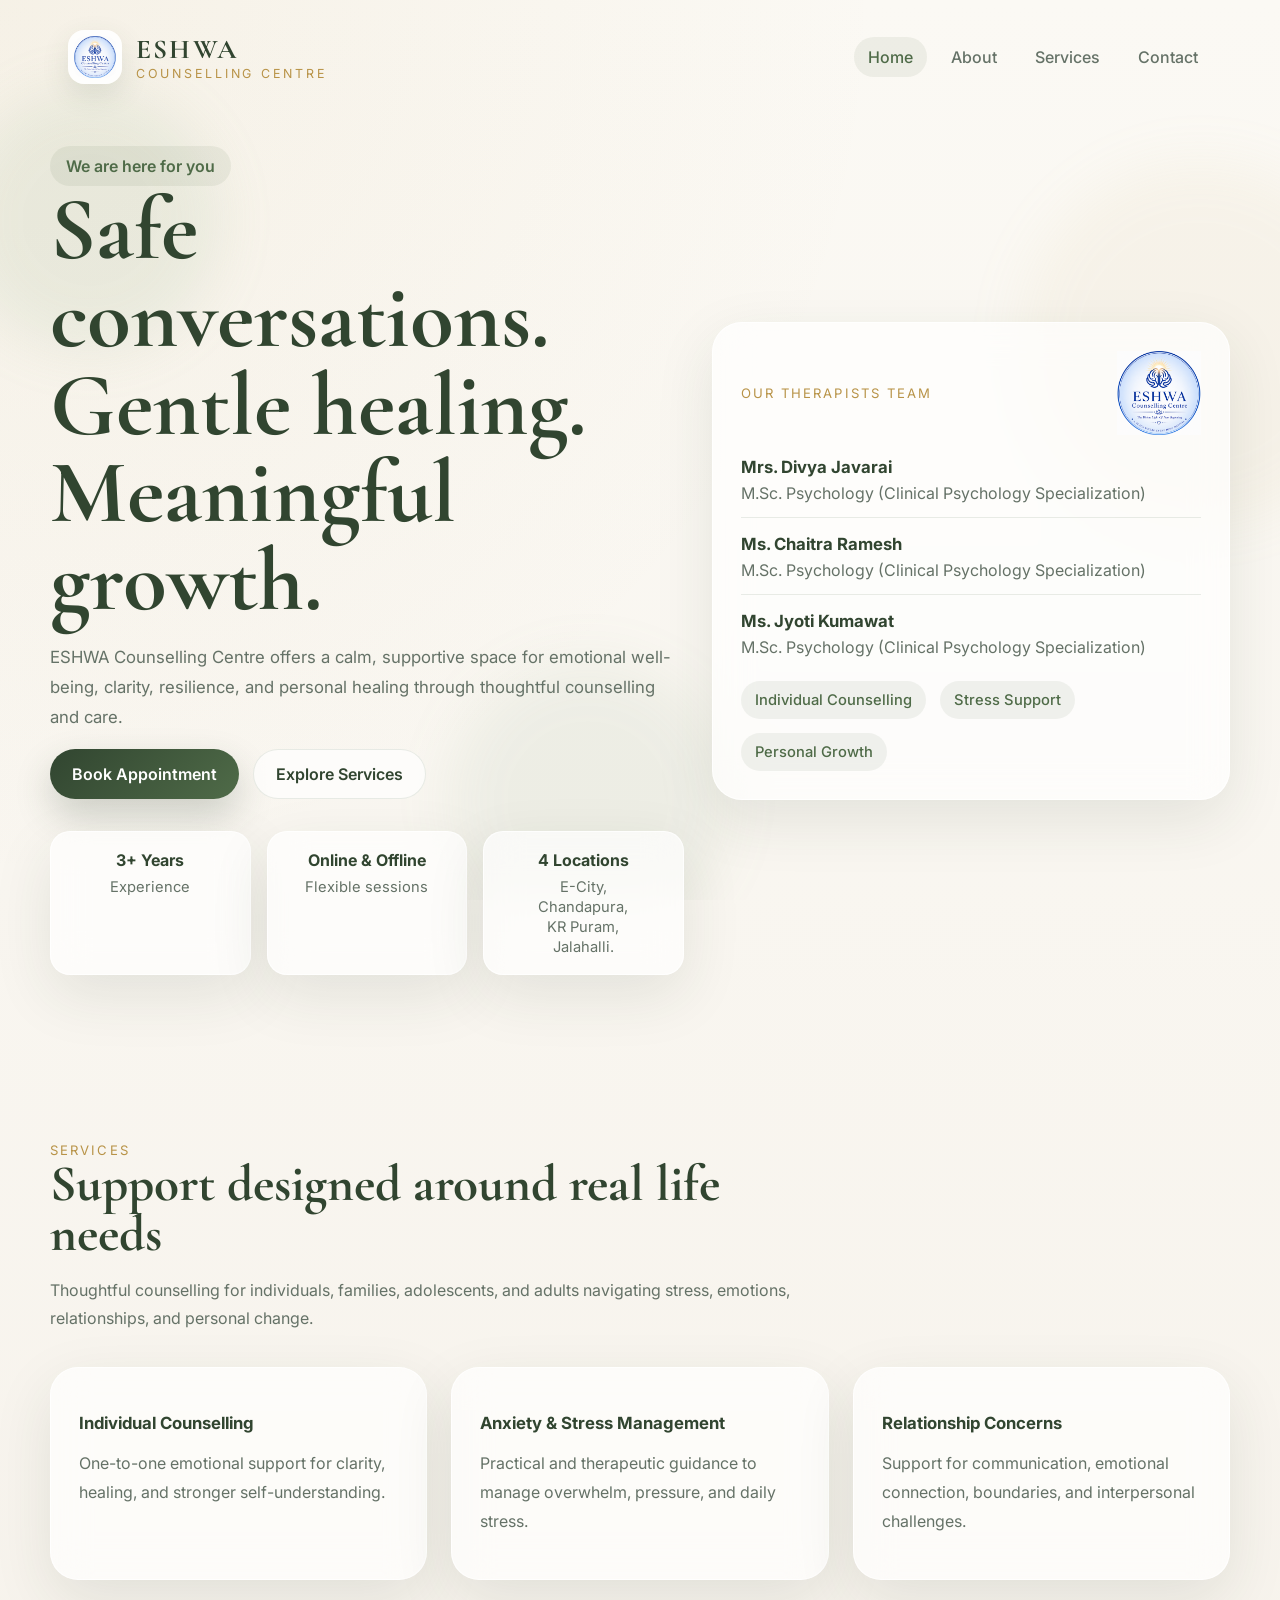
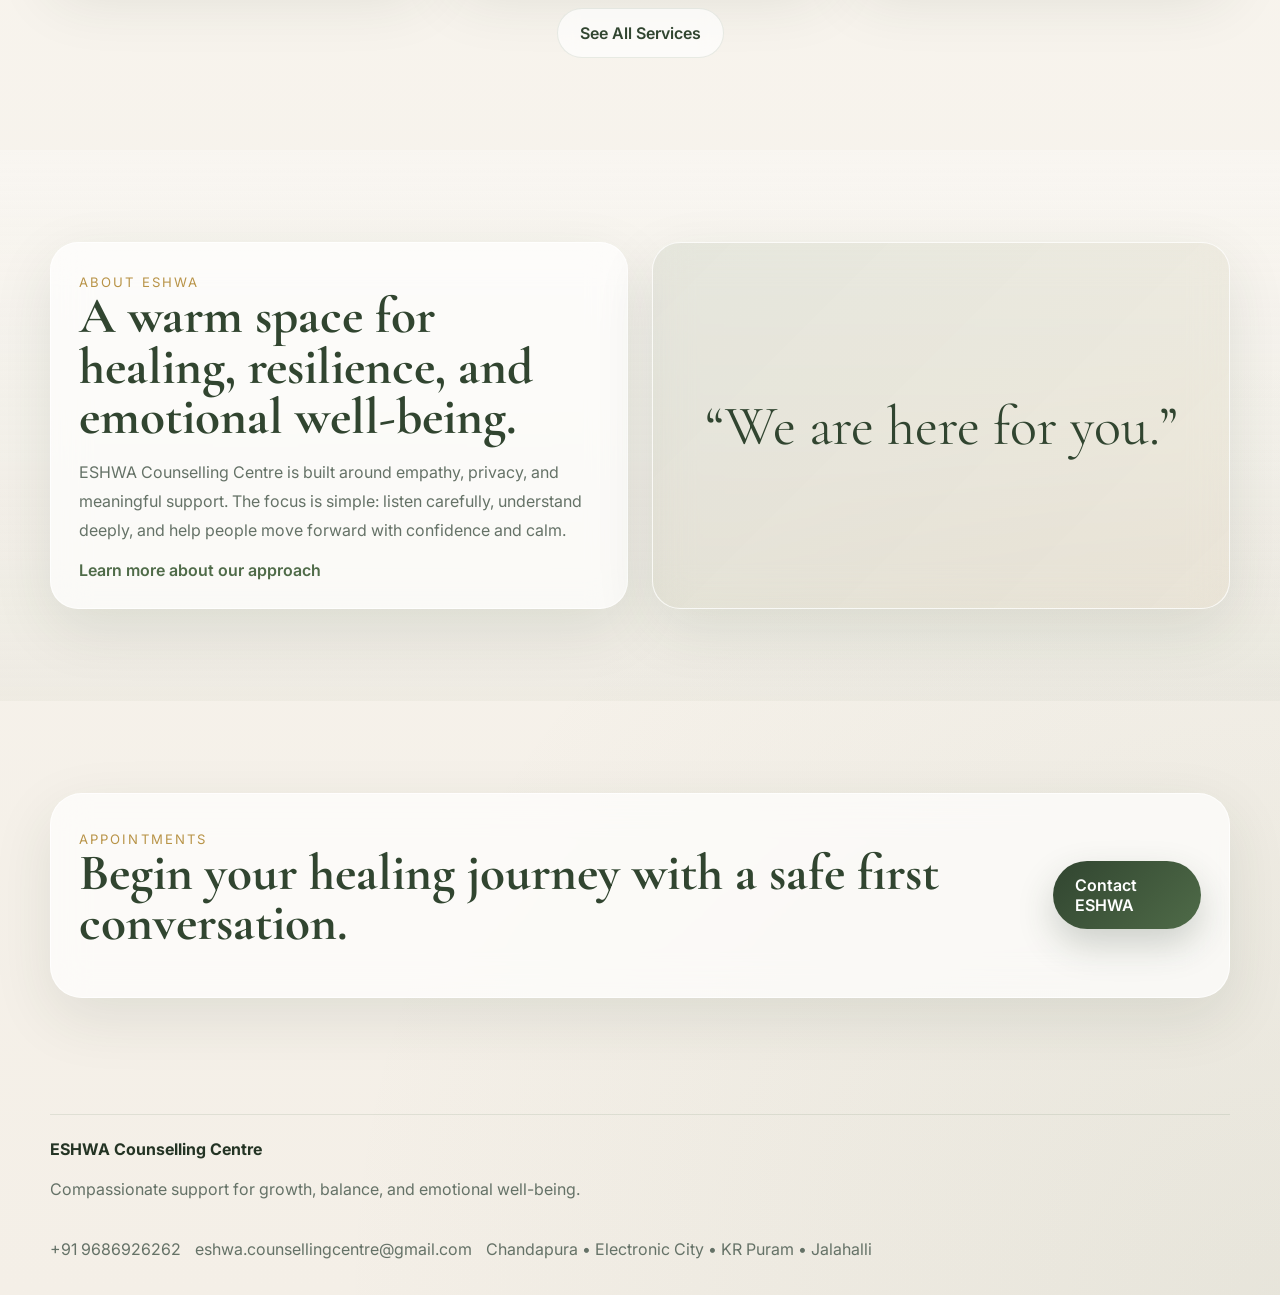
==== index.html @ 6096e4e2 "first commit" ====
<!DOCTYPE html>
<html lang="en">
<head>
  <meta charset="UTF-8" />
  <meta name="viewport" content="width=device-width, initial-scale=1.0" />
  <title>ESHWA Counselling Centre</title>
  <meta name="description" content="ESHWA Counselling Centre — compassionate counselling support for personal growth, emotional well-being, and healing." />
  <link rel="preconnect" href="https://fonts.googleapis.com">
  <link rel="preconnect" href="https://fonts.gstatic.com" crossorigin>
  <link href="https://fonts.googleapis.com/css2?family=Cormorant+Garamond:wght@500;600;700&family=Inter:wght@400;500;600;700&display=swap" rel="stylesheet">
  <link rel="stylesheet" href="styles.css" />
</head>
<body>
  <div class="bg-orbs">
    <span class="orb orb-1"></span>
    <span class="orb orb-2"></span>
    <span class="orb orb-3"></span>
  </div>

  <header class="site-header" id="siteHeader">
    <div class="container nav-wrap">
      <a href="index.html" class="brand">
        <img src="assets/logo.png" alt="ESHWA Counselling Centre logo" />
        <div>
          <span>ESHWA</span>
          <small>Counselling Centre</small>
        </div>
      </a>

      <button class="nav-toggle" id="navToggle" aria-label="Toggle menu" aria-expanded="false">
        <span></span><span></span><span></span>
      </button>

      <nav class="site-nav" id="siteNav">
        <a class="active" href="index.html">Home</a>
        <a href="about.html">About</a>
        <a href="services.html">Services</a>
        <a href="contact.html">Contact</a>
      </nav>
    </div>
  </header>

  <main>
    <section class="hero container">
      <div class="hero-copy reveal">
        <span class="pill">We are here for you</span>
        <h1>Safe conversations.<br />Gentle healing.<br />Meaningful growth.</h1>
        <p>
          ESHWA Counselling Centre offers a calm, supportive space for emotional well-being,
          clarity, resilience, and personal healing through thoughtful counselling and care.
        </p>

        <div class="hero-actions">
          <a class="btn btn-primary" href="contact.html">Book Appointment</a>
          <a class="btn btn-secondary" href="services.html">Explore Services</a>
        </div>

        <div class="stats-row">
          <div class="stat-card reveal delay-1">
            <strong>3+ Years</strong>
            <span>Experience</span>
          </div>
          <div class="stat-card reveal delay-2">
            <strong>Online & Offline</strong>
            <span>Flexible sessions</span>
          </div>
          <div class="stat-card reveal delay-3">
            <strong>4 Locations</strong>
            <span>E-City,<br>Chandapura,<br>KR Puram,<br>Jalahalli.</span>
          </div>
        </div>
      </div>

      <div class="hero-panel reveal delay-2">
        <div class="panel-top">
          <span class="mini-tag">Our Therapists Team</span>
          <img src="assets/logo.png" alt="ESHWA logo" />
        </div>

        <div class="team-list">
          <div class="team-line">
            <strong>Mrs. Divya Javarai</strong>
            <span>M.Sc. Psychology (Clinical Psychology Specialization)</span>
          </div>
          <div class="team-line">
            <strong>Ms. Chaitra Ramesh</strong>
            <span>M.Sc. Psychology (Clinical Psychology Specialization)</span>
          </div>
          <div class="team-line">
            <strong>Ms. Jyoti Kumawat</strong>
            <span>M.Sc. Psychology (Clinical Psychology Specialization)</span>
          </div>
        </div>

        <div class="chip-row">
          <span class="chip">Individual Counselling</span>
          <span class="chip">Stress Support</span>
          <span class="chip">Personal Growth</span>
        </div>
      </div>
    </section>

    <section class="section">
      <div class="container">
        <div class="section-head reveal">
          <span class="eyebrow">Services</span>
          <h2>Support designed around real life needs</h2>
          <p>
            Thoughtful counselling for individuals, families, adolescents, and adults navigating
            stress, emotions, relationships, and personal change.
          </p>
        </div>

        <div class="grid-3">
          <article class="card reveal">
            <h3>Individual Counselling</h3>
            <p>One-to-one emotional support for clarity, healing, and stronger self-understanding.</p>
          </article>

          <article class="card reveal delay-1">
            <h3>Anxiety & Stress Management</h3>
            <p>Practical and therapeutic guidance to manage overwhelm, pressure, and daily stress.</p>
          </article>

          <article class="card reveal delay-2">
            <h3>Relationship Concerns</h3>
            <p>Support for communication, emotional connection, boundaries, and interpersonal challenges.</p>
          </article>
        </div>

        <div class="center-wrap reveal delay-3">
          <a class="btn btn-secondary" href="services.html">See All Services</a>
        </div>
      </div>
    </section>

    <section class="section soft-section">
      <div class="container split-grid">
        <div class="content-card reveal">
          <span class="eyebrow">About ESHWA</span>
          <h2>A warm space for healing, resilience, and emotional well-being.</h2>
          <p>
            ESHWA Counselling Centre is built around empathy, privacy, and meaningful support.
            The focus is simple: listen carefully, understand deeply, and help people move forward
            with confidence and calm.
          </p>
          <a class="text-link" href="about.html">Learn more about our approach</a>
        </div>

        <div class="quote-card reveal delay-2">
          <p>“We are here for you.”</p>
        </div>
      </div>
    </section>

    <section class="section">
      <div class="container cta-banner reveal">
        <div>
          <span class="eyebrow">Appointments</span>
          <h2>Begin your healing journey with a safe first conversation.</h2>
        </div>
        <a class="btn btn-primary" href="contact.html">Contact ESHWA</a>
      </div>
    </section>
  </main>

  <footer class="site-footer">
    <div class="container footer-wrap">
      <div>
        <strong>ESHWA Counselling Centre</strong>
        <p>Compassionate support for growth, balance, and emotional well-being.</p>
      </div>
      <div class="footer-links">
        <span>+91 9686926262</span>
        <a href="mailto:eshwa.counsellingcentre@gmail.com">eshwa.counsellingcentre@gmail.com</a>
        <span>Chandapura • Electronic City • KR Puram • Jalahalli</span>
      </div>
    </div>
  </footer>

  <script src="script.js"></script>
</body>
</html>
---- styles.css ----
:root {
  --bg: #f8f5ef;
  --bg-soft: #f2eee6;
  --surface: rgba(255, 255, 255, 0.68);
  --surface-strong: #ffffff;
  --text: #243424;
  --muted: #657267;
  --brand: #4f6b48;
  --brand-dark: #314530;
  --gold: #b89347;
  --line: rgba(79, 107, 72, 0.12);
  --shadow: 0 20px 60px rgba(44, 61, 40, 0.1);
  --radius: 28px;
  --radius-md: 20px;
  --max-width: 1180px;
}

* {
  box-sizing: border-box;
}

html {
  scroll-behavior: smooth;
}

body {
  margin: 0;
  font-family: "Inter", sans-serif;
  color: var(--text);
  background:
    radial-gradient(circle at top left, rgba(184, 147, 71, 0.08), transparent 28%),
    radial-gradient(circle at bottom right, rgba(79, 107, 72, 0.08), transparent 30%),
    linear-gradient(180deg, #fbf9f4 0%, #f4efe7 100%);
  overflow-x: hidden;
}

img {
  display: block;
  max-width: 100%;
}

a {
  color: inherit;
  text-decoration: none;
}

.container {
  width: min(var(--max-width), calc(100% - 32px));
  margin: 0 auto;
}

.bg-orbs {
  position: fixed;
  inset: 0;
  pointer-events: none;
  z-index: -1;
  overflow: hidden;
}

.orb {
  position: absolute;
  border-radius: 999px;
  filter: blur(28px);
  opacity: 0.5;
  animation: drift 18s ease-in-out infinite alternate;
}

.orb-1 {
  width: 260px;
  height: 260px;
  background: rgba(143, 173, 132, 0.26);
  top: 10%;
  left: -40px;
}

.orb-2 {
  width: 360px;
  height: 360px;
  background: rgba(208, 188, 132, 0.18);
  right: -100px;
  top: 18%;
  animation-delay: 2s;
}

.orb-3 {
  width: 280px;
  height: 280px;
  background: rgba(123, 154, 116, 0.18);
  bottom: -40px;
  left: 35%;
  animation-delay: 4s;
}

.site-header {
  position: sticky;
  top: 0;
  z-index: 100;
  padding: 16px 0;
  transition: 0.3s ease;
}

.nav-wrap {
  display: flex;
  align-items: center;
  justify-content: space-between;
  gap: 18px;
  padding: 14px 18px;
  border-radius: 20px;
  transition: 0.3s ease;
}

.site-header.scrolled .nav-wrap {
  background: rgba(255, 255, 255, 0.72);
  backdrop-filter: blur(18px);
  border: 1px solid rgba(255, 255, 255, 0.8);
  box-shadow: var(--shadow);
}

.brand {
  display: flex;
  align-items: center;
  gap: 14px;
}

.brand img {
  width: 54px;
  height: 54px;
  object-fit: contain;
  border-radius: 16px;
  background: rgba(255, 255, 255, 0.9);
  padding: 6px;
  box-shadow: 0 10px 28px rgba(61, 79, 56, 0.12);
}

.brand span {
  display: block;
  font-family: "Cormorant Garamond", serif;
  font-size: 1.7rem;
  font-weight: 700;
  letter-spacing: 0.08em;
  color: var(--brand-dark);
}

.brand small {
  display: block;
  color: var(--gold);
  font-size: 0.78rem;
  letter-spacing: 0.22em;
  text-transform: uppercase;
}

.site-nav {
  display: flex;
  align-items: center;
  gap: 10px;
}

.site-nav a {
  padding: 10px 14px;
  border-radius: 999px;
  color: var(--muted);
  font-weight: 500;
  transition: 0.25s ease;
}

.site-nav a:hover,
.site-nav a.active {
  color: var(--brand);
  background: rgba(79, 107, 72, 0.08);
}

.nav-toggle {
  display: none;
  width: 48px;
  height: 48px;
  border: 0;
  border-radius: 14px;
  background: rgba(255, 255, 255, 0.76);
  cursor: pointer;
  padding: 0;
  place-items: center;
}

.nav-toggle span {
  display: block;
  width: 20px;
  height: 2px;
  background: var(--brand-dark);
  margin: 4px auto;
  border-radius: 999px;
}

.hero {
  display: grid;
  grid-template-columns: 1.1fr 0.9fr;
  gap: 28px;
  align-items: center;
  min-height: calc(100vh - 120px);
  padding: 32px 0 72px;
}

.page-hero {
  padding: 72px 0 22px;
}

.hero h1,
.page-hero h1,
.section-head h2,
.content-card h2,
.cta-banner h2 {
  margin: 0 0 14px;
  font-family: "Cormorant Garamond", serif;
  font-weight: 700;
  line-height: 0.98;
  color: var(--brand-dark);
}

.hero h1 {
  font-size: clamp(3rem, 7vw, 6rem);
}

.page-hero h1 {
  font-size: clamp(2.7rem, 6vw, 4.6rem);
  max-width: 820px;
}

.hero p,
.page-hero p,
.section-head p,
.content-card p,
.card p,
.site-footer p,
.cta-banner p {
  color: var(--muted);
  line-height: 1.8;
}

.hero p,
.page-hero p {
  max-width: 700px;
  font-size: 1.05rem;
}

.pill,
.eyebrow,
.mini-tag {
  display: inline-flex;
  align-items: center;
  gap: 8px;
  width: fit-content;
  border-radius: 999px;
}

.pill {
  padding: 10px 16px;
  background: rgba(79, 107, 72, 0.08);
  color: var(--brand);
  font-weight: 600;
}

.eyebrow,
.mini-tag {
  color: var(--gold);
  font-size: 0.82rem;
  text-transform: uppercase;
  letter-spacing: 0.16em;
}

.hero-actions,
.chip-row,
.footer-links {
  display: flex;
  flex-wrap: wrap;
  gap: 14px;
}

.btn {
  position: relative;
  display: inline-flex;
  justify-content: center;
  align-items: center;
  padding: 14px 22px;
  border-radius: 999px;
  font-weight: 600;
  transition: transform 0.25s ease, box-shadow 0.25s ease;
  overflow: hidden;
}

.btn:hover {
  transform: translateY(-3px);
}

.btn-primary {
  color: #fff;
  background: linear-gradient(135deg, var(--brand-dark), var(--brand));
  box-shadow: 0 16px 36px rgba(49, 69, 48, 0.22);
}

.btn-primary::after {
  content: "";
  position: absolute;
  inset: 0;
  background: linear-gradient(110deg, transparent 25%, rgba(255, 255, 255, 0.28) 50%, transparent 75%);
  transform: translateX(-140%);
  animation: shine 4.2s linear infinite;
}

.btn-secondary {
  color: var(--brand-dark);
  border: 1px solid var(--line);
  background: rgba(255, 255, 255, 0.66);
  backdrop-filter: blur(10px);
}

.hero-panel,
.card,
.content-card,
.quote-card,
.cta-banner,
.stat-card {
  background: var(--surface);
  border: 1px solid rgba(255, 255, 255, 0.76);
  backdrop-filter: blur(18px);
  box-shadow: var(--shadow);
}

.hero-panel {
  padding: 28px;
  border-radius: 30px;
}

.panel-top {
  display: flex;
  align-items: center;
  justify-content: space-between;
  gap: 16px;
  margin-bottom: 22px;
}

.panel-top img {
  width: 84px;
  height: 84px;
  object-fit: contain;
  animation: floatY 4s ease-in-out infinite;
}

.team-list {
  display: grid;
  gap: 16px;
  margin-bottom: 24px;
}

.team-line {
  padding-bottom: 14px;
  border-bottom: 1px solid var(--line);
}

.team-line:last-child {
  border-bottom: 0;
  padding-bottom: 0;
}

.team-line strong,
.card h3,
.content-card h2,
.cta-banner h2 {
  display: block;
}

.team-line strong,
.card h3 {
  margin-bottom: 6px;
  font-size: 1.05rem;
  color: var(--brand-dark);
}

.team-line span {
  color: var(--muted);
}

.stats-row {
  display: grid;
  grid-template-columns: repeat(3, 1fr);
  gap: 16px;
  margin-top: 32px;
}

.stat-card {
  padding: 18px;
  border-radius: 20px;
  text-align: center;
}

.stat-card strong {
  display: block;
  margin-bottom: 6px;
  color: var(--brand-dark);
}

.stat-card span {
  color: var(--muted);
  font-size: 0.92rem;
}

.section {
  padding: 92px 0;
}

.soft-section {
  background: linear-gradient(180deg, rgba(255,255,255,0.28), rgba(79,107,72,0.04));
}

.section-head {
  max-width: 760px;
  margin-bottom: 34px;
}

.section-head h2,
.content-card h2,
.cta-banner h2 {
  font-size: clamp(2.1rem, 4vw, 3.3rem);
}

.grid-3,
.split-grid,
.contact-grid,
.services-grid {
  display: grid;
  gap: 24px;
}

.grid-3 {
  grid-template-columns: repeat(3, 1fr);
}

.split-grid {
  grid-template-columns: 1fr 1fr;
  align-items: stretch;
}

.services-grid {
  grid-template-columns: repeat(4, 1fr);
}

.contact-grid {
  grid-template-columns: 1.1fr 0.9fr;
  align-items: start;
}

.card,
.content-card,
.quote-card {
  padding: 28px;
  border-radius: var(--radius);
  transition: transform 0.3s ease, box-shadow 0.3s ease;
}

.card:hover,
.content-card:hover,
.quote-card:hover {
  transform: translateY(-8px);
  box-shadow: 0 24px 64px rgba(44, 61, 40, 0.16);
}

.quote-card {
  display: grid;
  place-items: center;
  min-height: 100%;
  text-align: center;
  background: linear-gradient(135deg, rgba(79,107,72,0.1), rgba(184,147,71,0.08));
}

.quote-card p {
  margin: 0;
  font-family: "Cormorant Garamond", serif;
  font-size: clamp(2.1rem, 5vw, 3.5rem);
  color: var(--brand-dark);
}

.avatar {
  width: 64px;
  height: 64px;
  margin-bottom: 18px;
  border-radius: 18px;
  display: grid;
  place-items: center;
  background: linear-gradient(135deg, rgba(79,107,72,0.14), rgba(184,147,71,0.18));
  color: var(--brand-dark);
  font-weight: 700;
  letter-spacing: 0.08em;
}

.chip {
  padding: 10px 14px;
  border-radius: 999px;
  background: rgba(79, 107, 72, 0.08);
  color: var(--brand);
  font-size: 0.92rem;
  font-weight: 500;
}

.center-wrap {
  margin-top: 28px;
  text-align: center;
}

.text-link {
  color: var(--brand);
  font-weight: 600;
}

.cta-banner {
  border-radius: 32px;
  padding: 34px 28px;
  display: flex;
  align-items: center;
  justify-content: space-between;
  gap: 24px;
}

.process-list {
  display: grid;
  gap: 18px;
  margin-top: 26px;
}

.process-item {
  display: grid;
  grid-template-columns: 52px 1fr;
  gap: 16px;
  align-items: start;
}

.process-item span {
  width: 52px;
  height: 52px;
  border-radius: 50%;
  display: grid;
  place-items: center;
  color: #fff;
  background: linear-gradient(135deg, var(--brand-dark), var(--brand));
  font-weight: 700;
}

.process-item strong {
  display: block;
  margin-bottom: 6px;
  color: var(--brand-dark);
}

.stack {
  display: grid;
  gap: 24px;
}

.qr-card {
  text-align: center;
}

.qr-card img {
  width: min(220px, 100%);
  margin: 18px auto 20px;
  border-radius: 22px;
  background: #fff;
  padding: 10px;
  box-shadow: 0 12px 32px rgba(34, 46, 31, 0.1);
}

.site-footer {
  padding: 24px 0 36px;
}

.footer-wrap {
  padding-top: 24px;
  border-top: 1px solid var(--line);
  display: flex;
  justify-content: space-between;
  gap: 20px;
  flex-wrap: wrap;
}

.footer-links {
  color: var(--muted);
  align-items: center;
}

.reveal {
  opacity: 0;
  transform: translateY(28px);
  transition: opacity 0.8s ease, transform 0.8s ease;
}

.reveal.show {
  opacity: 1;
  transform: translateY(0);
}

.delay-1 { transition-delay: 0.12s; }
.delay-2 { transition-delay: 0.24s; }
.delay-3 { transition-delay: 0.36s; }

@keyframes drift {
  from { transform: translateY(0) translateX(0) scale(1); }
  to { transform: translateY(30px) translateX(20px) scale(1.08); }
}

@keyframes floatY {
  0%, 100% { transform: translateY(0); }
  50% { transform: translateY(-8px); }
}

@keyframes shine {
  100% { transform: translateX(160%); }
}

@media (max-width: 1080px) {
  .hero,
  .split-grid,
  .contact-grid,
  .services-grid,
  .grid-3,
  .stats-row {
    grid-template-columns: 1fr 1fr;
  }

  .hero {
    min-height: auto;
    padding-top: 24px;
  }
}

@media (max-width: 820px) {
  .nav-toggle {
    display: grid;
  }

  .site-nav {
    display: none;
    position: absolute;
    top: calc(100% + 12px);
    left: 16px;
    right: 16px;
    padding: 14px;
    border-radius: 20px;
    background: rgba(255, 255, 255, 0.9);
    backdrop-filter: blur(18px);
    box-shadow: var(--shadow);
    flex-direction: column;
    align-items: stretch;
  }

  .site-nav.open {
    display: flex;
  }

  .hero,
  .split-grid,
  .contact-grid,
  .services-grid,
  .grid-3,
  .stats-row {
    grid-template-columns: 1fr;
  }

  .cta-banner,
  .footer-wrap,
  .panel-top {
    flex-direction: column;
    align-items: flex-start;
  }

  .panel-top img {
    width: 72px;
    height: 72px;
  }

  .hero h1 {
    font-size: clamp(2.7rem, 12vw, 4rem);
  }

  .section,
  .page-hero {
    padding-top: 72px;
  }
}

.team-photo {
  display: block;
  width: 120px;
  height: 120px;
  object-fit: cover;
  border-radius: 50%;
  margin: 0 auto 1rem;
  border: 3px solid #d9b08c;
  box-shadow: 0 10px 25px rgba(0, 0, 0, 0.12);
}

.soft-section .card {
  text-align: center;
}

.soft-section .card h3,
.soft-section .card p {
  text-align: center;
}
.languages-section {
  max-width: 1200px;
  margin: 32px auto 48px;
  padding: 0 28px;
}

.languages-section .section-pill {
  display: inline-block;
  margin-bottom: 12px;
}

.languages-section h2 {
  margin: 0 0 18px;
  font-size: 48px;
  line-height: 1.1;
  color: #425846;
}

.languages {
  display: flex;
  flex-wrap: wrap;
  gap: 12px;
}

.language-tag {
  display: inline-flex;
  align-items: center;
  padding: 10px 16px;
  border-radius: 999px;
  background: rgba(255, 255, 255, 0.85);
  border: 1px solid rgba(66, 88, 70, 0.08);
  color: #425846;
  font-size: 14px;
  font-weight: 500;
  box-shadow: 0 6px 18px rgba(0, 0, 0, 0.05);
}

.Locations-section {
  max-width: 1200px;
  margin: 32px auto 48px;
  padding: 0 28px;
}

.Locations-section .section-pill {
  display: inline-block;
  margin-bottom: 12px;
}

.Locations-section h2 {
  margin: 0 0 18px;
  font-size: 48px;
  line-height: 1.1;
  color: #425846;
}

.Locations {
  display: flex;
  flex-wrap: wrap;
  gap: 12px;
}

.Location-tag {
  display: inline-flex;
  align-items: center;
  padding: 10px 16px;
  border-radius: 999px;
  background: rgba(255, 255, 255, 0.85);
  border: 1px solid rgba(66, 88, 70, 0.08);
  color: #425846;
  font-size: 14px;
  font-weight: 500;
  box-shadow: 0 6px 18px rgba(0, 0, 0, 0.05);
}
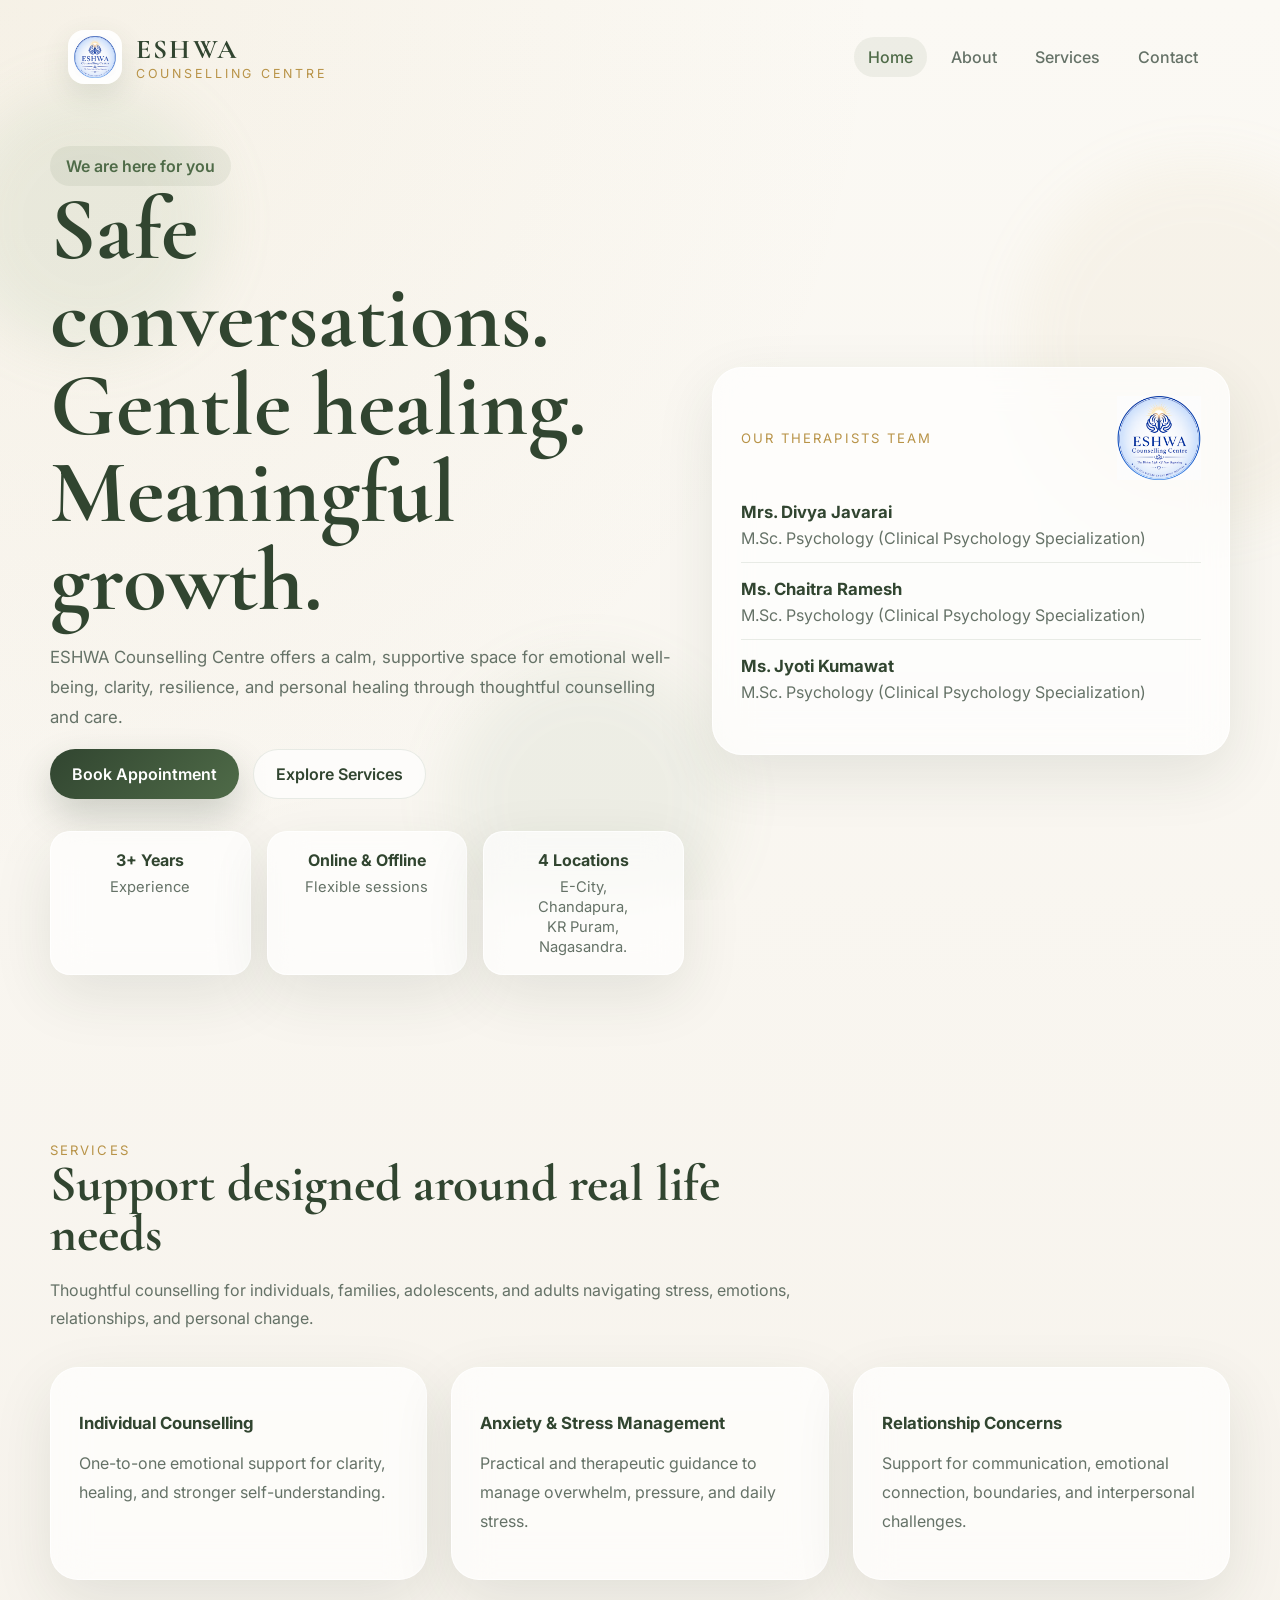
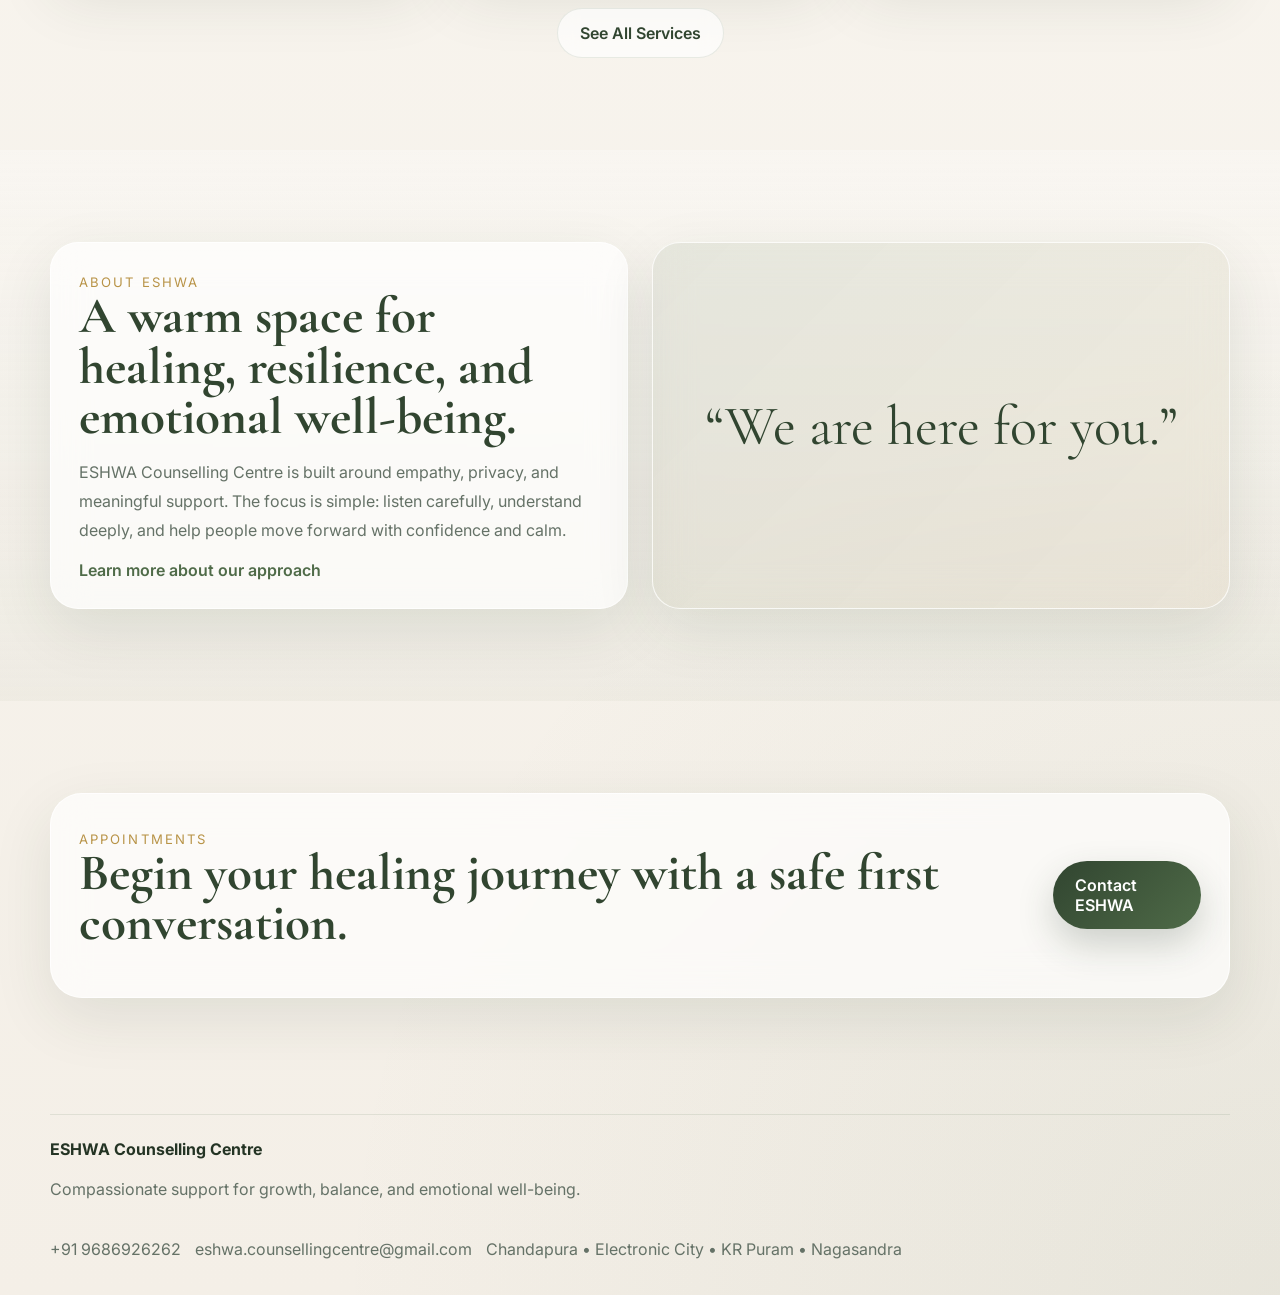
==== commit 2f29cb05: "first commmit" ====
--- a/index.html
+++ b/index.html
@@ -66,7 +66,7 @@
           </div>
           <div class="stat-card reveal delay-3">
             <strong>4 Locations</strong>
-            <span>E-City,<br>Chandapura,<br>KR Puram,<br>Jalahalli.</span>
+            <span>E-City,<br>Chandapura,<br>KR Puram,<br>Nagasandra.</span>
           </div>
         </div>
       </div>
@@ -92,11 +92,7 @@
           </div>
         </div>
 
-        <div class="chip-row">
-          <span class="chip">Individual Counselling</span>
-          <span class="chip">Stress Support</span>
-          <span class="chip">Personal Growth</span>
-        </div>
+       
       </div>
     </section>
 
@@ -171,9 +167,9 @@
         <p>Compassionate support for growth, balance, and emotional well-being.</p>
       </div>
       <div class="footer-links">
-        <span>+91 9686926262</span>
+        <a href="tel:+919686926262">+91 9686926262</a>
         <a href="mailto:eshwa.counsellingcentre@gmail.com">eshwa.counsellingcentre@gmail.com</a>
-        <span>Chandapura • Electronic City • KR Puram • Jalahalli</span>
+        <span>Chandapura • Electronic City • KR Puram • Nagasandra</span>
       </div>
     </div>
   </footer>
--- a/styles.css
+++ b/styles.css
@@ -775,4 +775,162 @@
   font-size: 14px;
   font-weight: 500;
   box-shadow: 0 6px 18px rgba(0, 0, 0, 0.05);
-}+}
+/* Appointment inquiry form */
+.contact-form-section {
+  background: linear-gradient(135deg, rgba(36, 59, 58, 0.05), rgba(232, 123, 94, 0.08));
+}
+
+.inquiry-layout {
+  display: grid;
+  grid-template-columns: 0.85fr 1.15fr;
+  gap: clamp(32px, 7vw, 88px);
+  align-items: center;
+}
+
+.inquiry-intro h2 {
+  max-width: 540px;
+  margin: 18px 0;
+  color: var(--brand-dark);
+  font: 700 clamp(2.8rem, 5.5vw, 5rem)/0.98 "Cormorant Garamond", serif;
+}
+
+.inquiry-intro h2 em {
+  color: #e87b5e;
+}
+
+.inquiry-intro > p {
+  max-width: 420px;
+  color: var(--muted);
+  line-height: 1.8;
+}
+
+.inquiry-contact {
+  display: grid;
+  gap: 12px;
+  margin-top: 30px;
+}
+
+.inquiry-contact a {
+  width: fit-content;
+  color: var(--brand-dark);
+  font-weight: 600;
+  overflow-wrap: anywhere;
+}
+
+.inquiry-form {
+  padding: clamp(24px, 4vw, 42px);
+  border: 1px solid rgba(79, 107, 72, 0.12);
+  border-radius: var(--radius);
+  background: rgba(255, 255, 255, 0.88);
+  box-shadow: var(--shadow);
+}
+
+.inquiry-form-heading {
+  display: flex;
+  justify-content: space-between;
+  align-items: flex-start;
+  gap: 20px;
+  padding-bottom: 20px;
+  margin-bottom: 24px;
+  border-bottom: 1px solid var(--line);
+}
+
+.inquiry-form-heading h2 {
+  margin: 0 0 6px;
+  color: var(--brand-dark);
+  font: 700 clamp(1.8rem, 3vw, 2.5rem)/1.05 "Cormorant Garamond", serif;
+}
+
+.inquiry-form-heading p {
+  margin: 0;
+  color: var(--muted);
+  font-size: 0.9rem;
+}
+
+.inquiry-mark {
+  color: #e87b5e;
+  font-size: 1.7rem;
+}
+
+.form-fields {
+  display: grid;
+  grid-template-columns: repeat(2, minmax(0, 1fr));
+  gap: 18px 16px;
+}
+
+.form-field {
+  display: grid;
+  gap: 8px;
+  color: var(--brand-dark);
+  font-size: 0.88rem;
+  font-weight: 600;
+}
+
+.form-field > span {
+  display: inline;
+  color: #d9664e;
+}
+
+.form-field input,
+.form-field select,
+.form-field textarea {
+  width: 100%;
+  min-height: 48px;
+  padding: 12px 14px;
+  border: 1px solid rgba(184, 147, 71, 0.38);
+  border-radius: 12px;
+  background: #fbfaf7;
+  color: var(--text);
+  font: 400 0.96rem "Inter", sans-serif;
+}
+
+.form-field textarea {
+  min-height: 112px;
+  resize: vertical;
+}
+
+.form-field input:focus,
+.form-field select:focus,
+.form-field textarea:focus {
+  outline: 3px solid rgba(232, 123, 94, 0.18);
+  border-color: #e87b5e;
+}
+
+.form-field-wide {
+  grid-column: 1 / -1;
+}
+
+.inquiry-submit {
+  width: 100%;
+  margin-top: 20px;
+  border: 0;
+  color: #173536;
+  background: #e87b5e;
+  box-shadow: 0 12px 28px rgba(232, 123, 94, 0.2);
+  cursor: pointer;
+  font: 600 0.98rem "Inter", sans-serif;
+}
+
+.inquiry-submit span {
+  margin-left: 8px;
+  font-size: 1.15rem;
+}
+
+.form-privacy {
+  margin: 14px 0 0;
+  color: var(--muted);
+  font-size: 0.78rem;
+  line-height: 1.6;
+  text-align: center;
+}
+
+@media (max-width: 820px) {
+  .inquiry-layout { grid-template-columns: 1fr; }
+  .inquiry-intro h2 { max-width: 620px; }
+}
+
+@media (max-width: 560px) {
+  .form-fields { grid-template-columns: 1fr; }
+  .form-field-wide { grid-column: auto; }
+}
